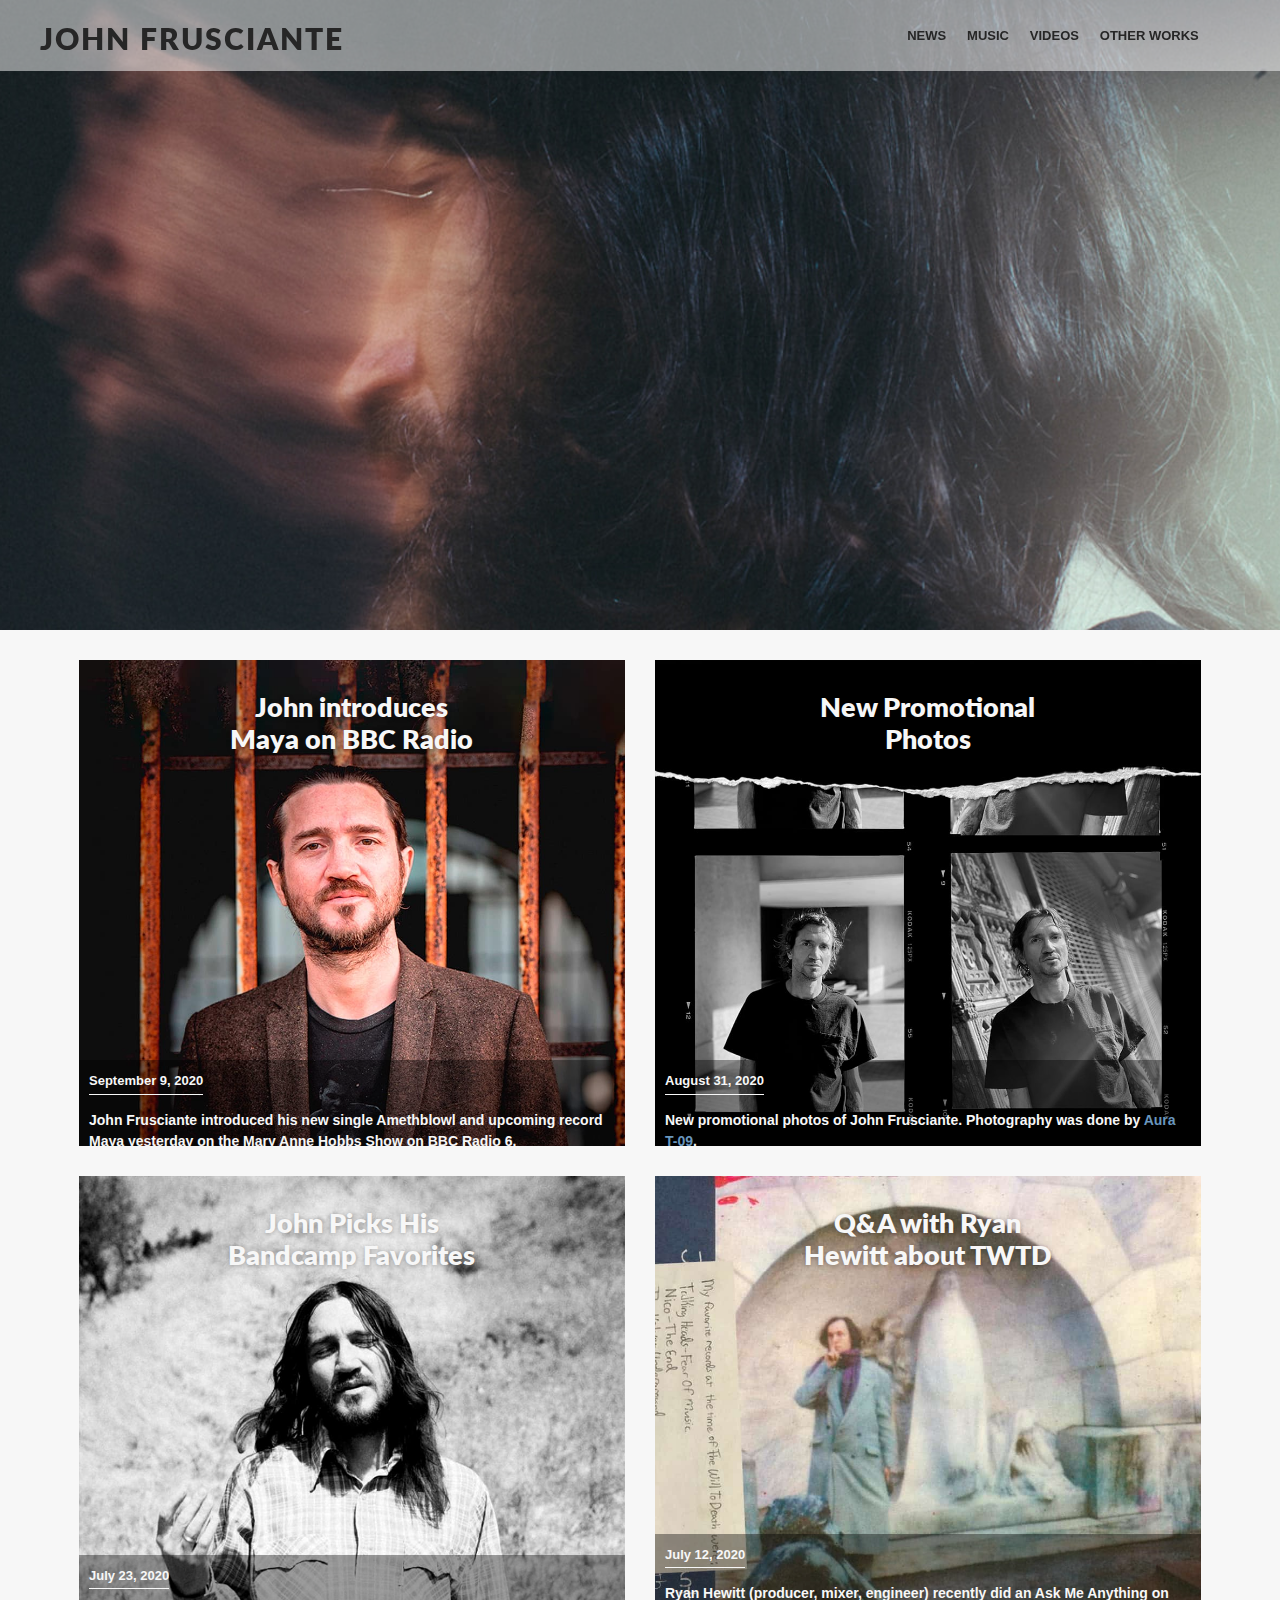
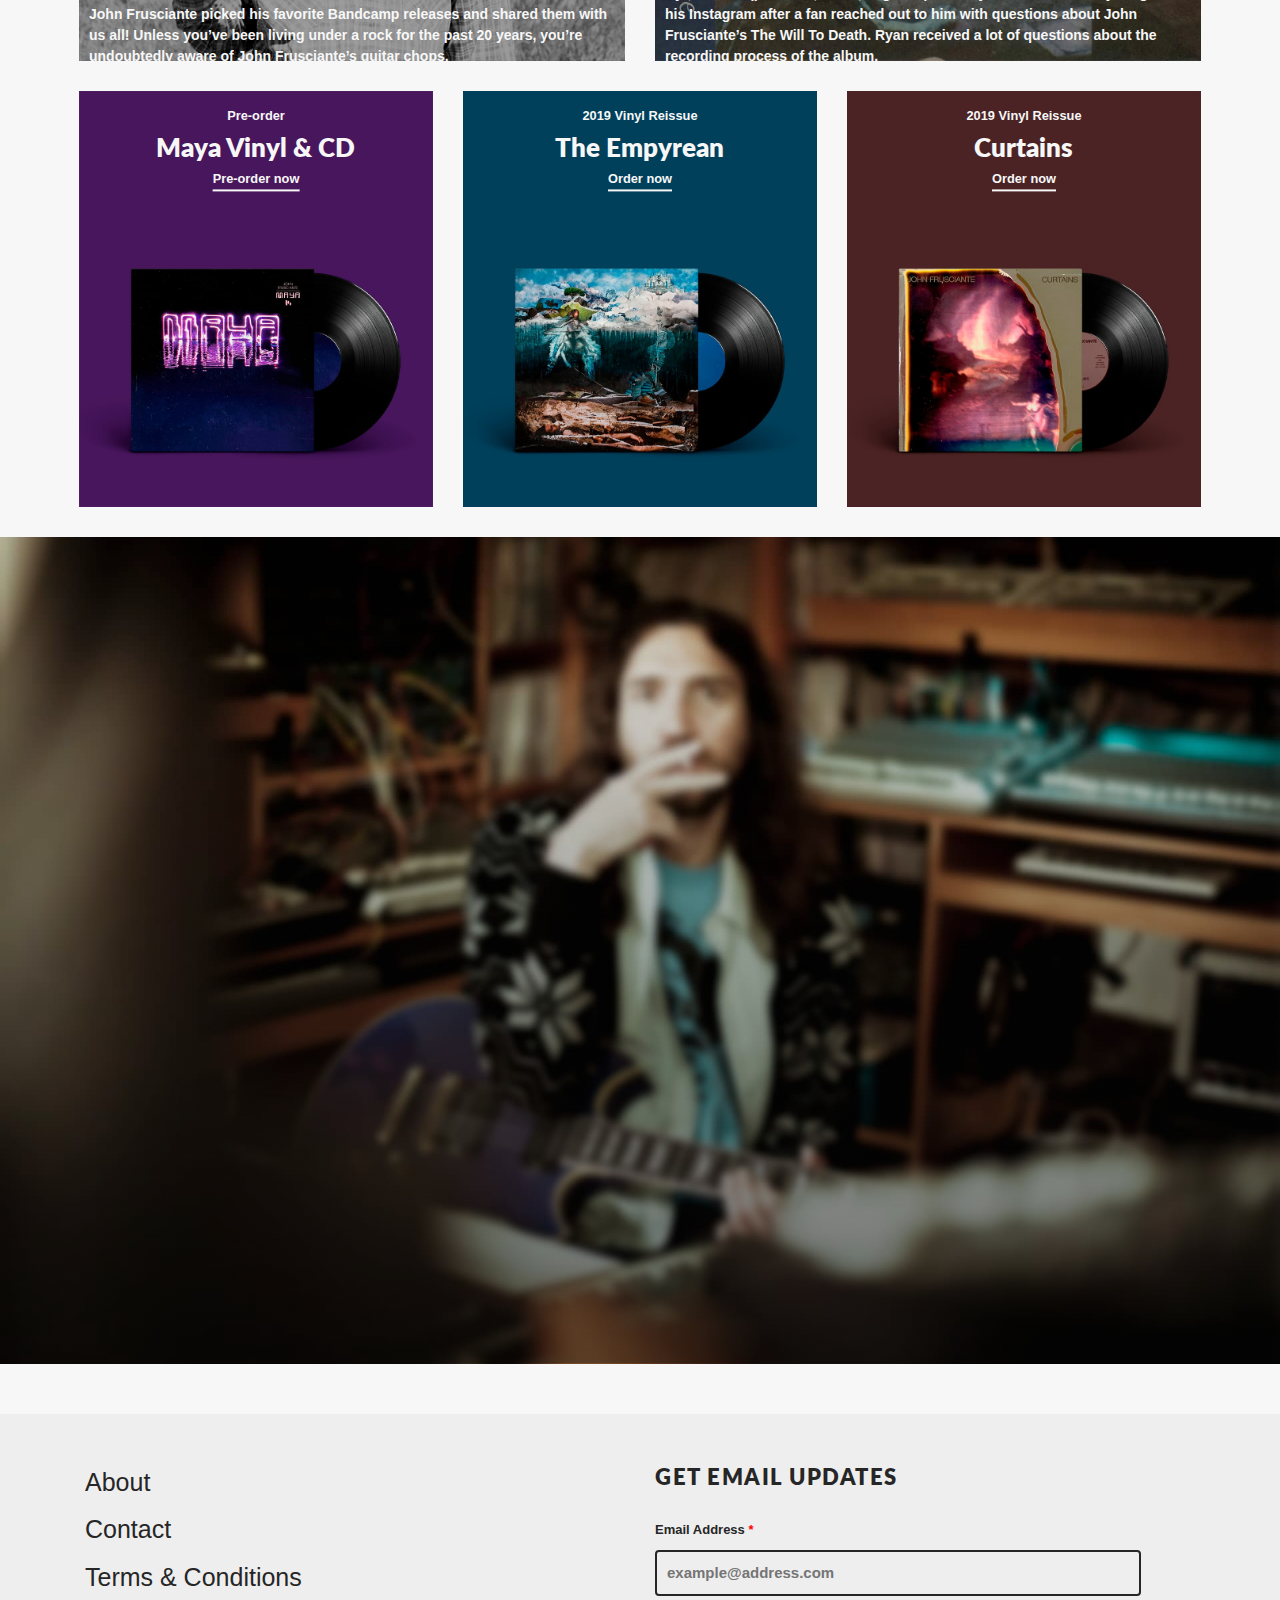
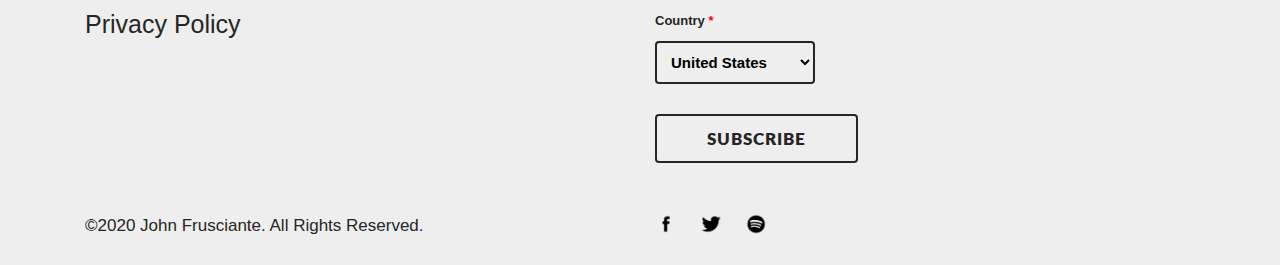
==== index.html @ 1f8cf25d "Added all five html files, images folder and css/sass files" ====
<!DOCTYPE html>
<html lang="en">
  <head>
    <meta charset="UTF-8" />
    <title>John Frusciante | Home</title>
    <meta
      name="description"
      content="Official website for musician, singer, songwriter, & producer John Fruscinate. Pre-order the new album Maya, and listen to new song 'Amethblowl'. Stream now on Apple Music, Spotify, SoundCloud, and more."
    />
    <meta
      name="keywords"
      content="John Frusciante, Trickfinger, Red Hot Chili Peppers, Music"
    />
    <meta name="author" content="Santiago Herrera" />
    <meta name="viewport" content="width=device-width, initial-scale=1.0" />

    <!-- LATO FONT FAMILY -->
    <link
      href="https://fonts.googleapis.com/css2?family=Lato:ital,wght@0,100;0,300;0,400;0,700;0,900;1,300;1,400;1,700&display=swap"
      rel="stylesheet"
    />
    <!-- BOOTSTRAP CDN SOURCE -->
    <link
      rel="stylesheet"
      href="https://stackpath.bootstrapcdn.com/bootstrap/4.5.2/css/bootstrap.min.css"
      integrity="sha384-JcKb8q3iqJ61gNV9KGb8thSsNjpSL0n8PARn9HuZOnIxN0hoP+VmmDGMN5t9UJ0Z"
      crossorigin="anonymous"
    />
    <!-- AOS SCROLL LIBRARY -->
    <link href="https://unpkg.com/aos@2.3.1/dist/aos.css" rel="stylesheet" />

    <link rel="stylesheet" href="css/main.css" />
  </head>

  <body>
    <header>
      <nav class="navbar">
        <div class="navbar__logo">
          <h1 class="navbar__logo">
            <a href="index.html" class="navbar__logoLink">John Frusciante</a>
          </h1>
        </div>
        <a href="#nav-links" class="navbar__openMenu">
          <img class="navbar__img" src="img/menu_open.png" />
        </a>
        <ul id="nav-links" class="navbar__menu">
          <li class="navbar__menuItem">
            <a href="news.html" class="navbar__menuLink">News</a>
          </li>
          <li class="navbar__menuItem">
            <a href="music.html" class="navbar__menuLink">Music</a>
          </li>
          <li class="navbar__menuItem">
            <a href="videos.html" class="navbar__menuLink">Videos</a>
          </li>
          <li class="navbar__menuItem">
            <a href="other-works.html" class="navbar__menuLink">Other Works</a>
          </li>
          <li class="navbar__menuItem">
            <a href="#" class="navbar__closeMenu">
              <img class="navbar__img" src="img/menu_close.png" />
            </a>
          </li>
        </ul>
      </nav>
    </header>

    <div class="headline"></div>

    <section class="news-section">
      <div class="news-section__container container">
        <div class="news-section__row row">
          <div class="news-section__col col-lg-6">
            <div class="news-section__news-article">
              <img src="img/news-1.jpg" alt="" class="news-section__news-img" />
              <div class="news-section__news-title">
                <h3 class="news-section__news-title-text">
                  John introduces Maya on BBC Radio
                </h3>
              </div>
              <div class="news-section__news-text">
                <p class="news-section__news-date">September 9, 2020</p>
                <p class="news-section__news-paragraph">
                  John Frusciante introduced his new single Amethblowl and
                  upcoming record Maya yesterday on the Mary Anne Hobbs Show on
                  BBC Radio 6.
                </p>
                <button
                  type="button"
                  class="news-section__news-button"
                  data-toggle="modal"
                  data-target="#modal-news1"
                >
                  Read More
                </button>
              </div>
            </div>
          </div>

          <!-- MODAL NEWS #1 -->

          <div
            class="modal fade"
            id="modal-news1"
            tabindex="-1"
            role="dialog"
            aria-hidden="true"
          >
            <div class="modal-dialog" role="document">
              <div class="modal-content">
                <div class="modal-header">
                  <h4 class="modal-title" id="exampleModalLongTitle">
                    John introduces Maya on BBC Radio
                  </h4>

                  <button
                    type="button"
                    class="close"
                    data-dismiss="modal"
                    aria-label="Close"
                  >
                    <span aria-hidden="true">&times;</span>
                  </button>
                </div>
                <div class="modal-body">
                  <img src="img/modal-news1.jpg" alt="" />
                  <p>
                    John Frusciante introduced his new single Amethblowl and
                    upcoming record Maya yesterday on the Mary Anne Hobbs Show
                    on BBC Radio 6.
                  </p>
                  <p>
                    <a href="https://youtu.be/wAgy75zpMNE"> Listen now!</a>
                  </p>
                </div>
                <div class="modal-footer">
                  <button type="button" class="btn-close" data-dismiss="modal">
                    Close
                  </button>
                </div>
              </div>
            </div>
          </div>

          <!-- NEWS ARTICLE #2 -->

          <div class="news-section__col col-lg-6">
            <div class="news-section__news-article">
              <img src="img/news-2.jpg" alt="" class="news-section__news-img" />
              <div class="news-section__news-title">
                <h3 class="news-section__news-title-text">
                  New Promotional Photos
                </h3>
              </div>
              <div class="news-section__news-text">
                <p class="news-section__news-date">August 31, 2020</p>
                <p class="news-section__news-paragraph">
                  New promotional photos of John Frusciante. Photography was
                  done by
                  <a href="" class="news-section__newsLink">Aura T-09</a>.
                </p>
                <button
                  type="button"
                  class="news-section__news-button"
                  data-toggle="modal"
                  data-target="#modal-news2"
                >
                  Read More
                </button>
              </div>
            </div>
          </div>
        </div>

        <!-- MODAL NEWS #2 -->

        <div
          class="modal fade"
          id="modal-news2"
          tabindex="-1"
          role="dialog"
          aria-hidden="true"
        >
          <div class="modal-dialog" role="document">
            <div class="modal-content">
              <div class="modal-header">
                <h4 class="modal-title" id="exampleModalLongTitle">
                  New Promotional Photos of John Frusciante
                </h4>

                <button
                  type="button"
                  class="close"
                  data-dismiss="modal"
                  aria-label="Close"
                >
                  <span aria-hidden="true">&times;</span>
                </button>
              </div>
              <div class="modal-body">
                <img
                  src="img/modal-news2.jpg"
                  alt="Promotional Photos of John Frusciante"
                />

                <p>
                  New promotional photos of John Frusciante. Photography was
                  done by
                  <a href="http://instagram.com/aurat09">Aura T-09</a>.
                </p>
                <div class="gallery">
                  <a href="img/press1.jpg"><img src="img/press1.jpg" /></a>
                  <a href="img/press1.jpg"><img src="img/press2.jpg" /></a>
                </div>
              </div>
              <div class="modal-footer">
                <button type="button" class="btn-close" data-dismiss="modal">
                  Close
                </button>
              </div>
            </div>
          </div>
        </div>

        <div class="news-section__row row">
          <div class="news-section__col col-lg-6">
            <div class="news-section__news-article">
              <img src="img/news-3.jpg" alt="" class="news-section__news-img" />
              <div class="news-section__news-title">
                <h3 class="news-section__news-title-text">
                  John Picks His Bandcamp Favorites
                </h3>
              </div>
              <div class="news-section__news-text">
                <p class="news-section__news-date">July 23, 2020</p>
                <p class="news-section__news-paragraph">
                  John Frusciante picked his favorite Bandcamp releases and
                  shared them with us all! Unless you’ve been living under a
                  rock for the past 20 years, you’re undoubtedly aware of John
                  Frusciante’s guitar chops.
                </p>
                <button
                  type="button"
                  class="news-section__news-button"
                  data-toggle="modal"
                  data-target="#modal-news3"
                >
                  Read More
                </button>
              </div>
            </div>
          </div>

          <!-- MODAL NEWS #3 -->

          <div
            class="modal fade"
            id="modal-news3"
            tabindex="-1"
            role="dialog"
            aria-hidden="true"
          >
            <div class="modal-dialog" role="document">
              <div class="modal-content">
                <div class="modal-header">
                  <h4 class="modal-title" id="exampleModalLongTitle">
                    John Frusciante Picks His Bandcamp Favorites
                  </h4>

                  <button
                    type="button"
                    class="close"
                    data-dismiss="modal"
                    aria-label="Close"
                  >
                    <span aria-hidden="true">&times;</span>
                  </button>
                </div>
                <div class="modal-body">
                  <img
                    src="img/modal-news3.jpg"
                    alt="Bandcamp Big Ups Banner Image"
                  />

                  <p>
                    John Frusciante picked his favorite Bandcamp releases and
                    shared them with us all!
                  </p>
                  <p>
                    Unless you’ve been living under a rock for the past 20
                    years, you’re undoubtedly aware of John Frusciante’s guitar
                    chops. His soaring riffs and triumphant solos were pivotal
                    in elevating the Red Hot Chili Peppers to international
                    stardom and creative triumph, acting as the cerebral
                    complement to Flea’s funky bass and Anthony Kiedis’
                    nonsensical raps. There’s another, woefully-unexplored side
                    to Frusciante aside from his work with the Peppers and as a
                    solo artist, though—for the past 13 years, he’s been
                    moonlighting as the electronic auteur Trickfinger,
                    assembling rave music, ambient, acid, UK garage and more
                    into warped, homespun soundscapes. His third album under
                    that alias, She Smiles Because She Presses The Button,
                    arrived last month on the Acid Test sub-label Avenue 66. It
                    marks the culmination of his journey thus far, his
                    meticulous attention to detail and melody reinterpreted from
                    a digitized standpoint.
                  </p>
                  <p>
                    Frusciante’s introduction to electronic music predates his
                    career arc as a rocker; he first experienced it at age 6,
                    when he heard Donna Summer’s “I Feel Love” on the radio. “I
                    was very into New Wave starting when I was 9, and Eno and
                    stuff, but Rave music really started to take off in ’92 when
                    I was beginning a five-year drug run,” Frusciante says. “I
                    had cut myself off from the world and wasn’t paying
                    attention. When I got clean in 1997, I suddenly felt very
                    drawn to anything with synths, drum machines, and breaks,
                    and I started buying as many different kinds of recent
                    electronic music as I could. Some standout discoveries over
                    that next few years were Aphex Twin (Classics), 808 State
                    (Newbuild), Komakino (Energy Trancemission), The Railway
                    Raver (Drop Acid Not Bombs), Autechre (Tri Repetae), The
                    Prodigy (Experience), Squarepusher (Feed Me Weird Things),
                    and C.J. Bolland (The 4th Sign).” Though he’s technically
                    been making electronic music since 1998, it took nearly
                    another ten years for his endeavors to bear fruit. “It
                    wasn’t until 2007, when the first Trickfinger stuff was
                    made, that I found the right gear for me, and was dead set
                    on the path of being my own engineer.”
                  </p>
                  <p>
                    <a
                      href="https://daily.bandcamp.com/big-ups/big-ups-john-frusciante-picks-his-bandcamp-favorites"
                    >
                      Continue to read and find out which are his favorite
                      Bandcamp releases!</a
                    >
                  </p>
                </div>
                <div class="modal-footer">
                  <button type="button" class="btn-close" data-dismiss="modal">
                    Close
                  </button>
                </div>
              </div>
            </div>
          </div>

          <!-- NEWS ARTICLE #4 -->

          <div class="news-section__col col-lg-6">
            <div class="news-section__news-article">
              <img src="img/news-4.jpg" alt="" class="news-section__news-img" />
              <div class="news-section__news-title">
                <h3 class="news-section__news-title-text">
                  Q&A with Ryan Hewitt about TWTD
                </h3>
              </div>
              <div class="news-section__news-text">
                <p class="news-section__news-date">July 12, 2020</p>
                <p class="news-section__news-paragraph">
                  Ryan Hewitt (producer, mixer, engineer) recently did an Ask Me
                  Anything on his Instagram after a fan reached out to him with
                  questions about John Frusciante’s The Will To Death. Ryan
                  received a lot of questions about the recording process of the
                  album.
                </p>
                <button
                  type="button"
                  class="news-section__news-button"
                  data-toggle="modal"
                  data-target="#modal-news4"
                >
                  Read More
                </button>
              </div>
            </div>
          </div>

          <!-- MODAL NEWS #4 -->

          <div
            class="modal fade"
            id="modal-news4"
            tabindex="-1"
            role="dialog"
            aria-hidden="true"
          >
            <div class="modal-dialog" role="document">
              <div class="modal-content">
                <div class="modal-header">
                  <h4 class="modal-title" id="exampleModalLongTitle">
                    Q&A with Ryan Hewitt about TWTD
                  </h4>

                  <button
                    type="button"
                    class="close"
                    data-dismiss="modal"
                    aria-label="Close"
                  >
                    <span aria-hidden="true">&times;</span>
                  </button>
                </div>
                <div class="modal-body">
                  <img
                    src="img/modal-news4.jpg"
                    alt="The Will To Death album artwork"
                  />

                  <p>
                    Ryan Hewitt (producer, mixer, engineer) recently did an Ask
                    Me Anything on
                    <a href="https://www.instagram.com/p/CCWXcp0B11R/"
                      >his Instagram</a
                    >
                    after a fan reached out to him with questions about John
                    Frusciante’s The Will To Death. Ryan received a lot of
                    questions about the recording process of the album. Below is
                    an excerpt, find a full transcript
                    <a
                      href="https://www.lovefrusciante.com/press/qa-ryan-hewitt-answers-fan-questions-about-the-will-to-death/"
                      >here!</a
                    >
                  </p>
                  <p>
                    Q: What did you use for the effects in A Doubt? Particularly
                    the higher tone noise in the intro and the whooshing noises
                    at around 2:00. Similarly for the whooshing noises in The
                    Mirror. Synth? Or cymbals with heavy effects? A: Mostly John
                    using his modular synth. It was a huge presence on his
                    records at the time. Unlimited possibilities using that as a
                    processor. He got super creative… Q: What was the odd piano
                    thingy breakdown in Wishing? A: A bunch of music boxes. No I
                    have to correct myself! I think it actually may have been a
                    bunch of piano loops John and Josh made with guitar pedals.
                    Q: What are the main musical and non-musical life lessons
                    you learned from working with John? A: I could write a
                    book!! That man is on another planet from us mere mortals…
                    truly. I just tried to keep up most of the time.
                  </p>
                  <p>
                    <a
                      href="https://www.lovefrusciante.com/press/qa-ryan-hewitt-answers-fan-questions-about-the-will-to-death/"
                      >Continue reading here.</a
                    >
                  </p>
                </div>
                <div class="modal-footer">
                  <button type="button" class="btn-close" data-dismiss="modal">
                    Close
                  </button>
                </div>
              </div>
            </div>
          </div>
        </div>
      </div>
    </section>

    <section class="store-section">
      <div class="store-section__container container">
        <div class="store-section__row row">
          <div class="store-section__store-item col-lg-4">
            <p class="store-section__item-subtitle">Pre-order</p>
            <h3 class="store-section__item-title">Maya Vinyl & CD</h3>
            <a
              href="https://johnfrusciante.bandcamp.com/album/maya"
              class="store-section__item-link"
              >Pre-order now</a
            >
            <img src="img/store-maya.jpg" class="store-section__item-img" />
          </div>

          <div class="store-section__store-item col-lg-4">
            <p class="store-section__item-subtitle">2019 Vinyl Reissue</p>
            <h3 class="store-section__item-title">The Empyrean</h3>
            <a
              href="https://store.recordcollectionmusic.com/products/john-frusciante-the-empyrean-10-year-anniversary-vinyl"
              class="store-section__item-link"
              >Order now</a
            >
            <img src="img/store-empyrean.jpg" class="store-section__item-img" />
          </div>

          <div class="store-section__store-item col-lg-4">
            <p class="store-section__item-subtitle">2019 Vinyl Reissue</p>
            <h3 class="store-section__item-title">Curtains</h3>
            <a
              href="https://store.recordcollectionmusic.com/products/john-frusciante-curtains"
              class="store-section__item-link"
              >Order now</a
            >
            <img src="img/store-curtains.jpg" class="store-section__item-img" />
          </div>
        </div>
      </div>
    </section>

    <section class="promotional-section">
      <div
        class="promotional-section__container container"
        data-aos="fade"
        data-aos-duration="1000"
      >
        <div class="promotional-section__row row">
          <div class="promotional-section__left-col col-12 col-xl-4">
            <img
              src="img/enclosure.jpg"
              alt="Enclosure album artwork"
              class="promotional-section__img"
            />
          </div>
          <div class="promotional-section__right-col col-12 col-xl-8">
            <h3 class="promotional-section__title">Enclosure (2014)</h3>

            <p class="promotional-section__text">
              “Enclosure, upon its completion, was the record which represented
              the achievement of all the musical goals I had been aiming at for
              the previous 5 years. It was recorded simultaneously with Black
              Knights’ Medieval Chamber, and as different as the two albums
              appear to be, they represent one investigative creative thought
              process. What I learned from one fed directly into the other.
              Enclosure is presently my last word on the musical statement which
              began with PBX".
            </p>
            <p class="promotional-section__text font-weight-bold text-right">
              - John Frusciante
            </p>
          </div>
        </div>
      </div>
    </section>

    <footer class="footer">
      <div class="footer__container container">
        <div class="footer__top row">
          <div class="footer__links-list col-12 col-md-6">
            <ul class="footer__links-menu">
              <li class="footer__link-item">About</li>
              <li class="footer__link-item">Contact</li>
              <li class="footer__link-item">Terms & Conditions</li>
              <li class="footer__link-item">Privacy Policy</li>
            </ul>
          </div>

          <div class="footer__newsletter col-12 col-md-6">
            <h3 class="footer__newsletter-title">Get Email Updates</h3>

            <form action="index.html" class="footer__form">
              <label for="email" class="footer__form-email">
                Email Address
                <span aria-hidden="true" class="footer__required">*</span>
              </label>
              <input
                class="footer__newsletter-email"
                type="text"
                name="email"
                placeholder="example@address.com"
                required
              />

              <label for="country" class="footer__form-country">
                Country
                <span aria-hidden="true" class="footer__required">*</span>
              </label>
              <select
                name="country"
                class="footer__newsletter-country"
                required
              >
                <option value="US" class="footer__form-option">
                  United States
                </option>
                <option value="CA" class="footer__form-option">Canada</option>
                <option value="GB" class="footer__form-option">
                  United Kingdom
                </option>
                <option value="AR" class="footer__form-option">
                  Argentina
                </option>
              </select>

              <div class="footer__newsletter-actions">
                <input
                  class="footer__btn btn-black"
                  type="submit"
                  value="Subscribe"
                />
              </div>
            </form>
          </div>
        </div>

        <div class="footer__bottom row">
          <div class="footer__copyright col-12 col-md-6">
            <p class="footer__paragraph">
              ©2020 John Frusciante. All Rights Reserved.
            </p>
          </div>

          <div class="footer__social-links col-12 col-md-6">
            <ul class="footer__social-menu">
              <li class="footer__social-menu-item">
                <a
                  href="https://www.facebook.com/Johnfrusciante/"
                  class="footer__social-menu-item"
                  ><img src="img/social_facebook.png" class="footer__img"
                /></a>
              </li>
              <li class="footer__social-menu-item">
                <a
                  href="https://twitter.com/johnfrusciante"
                  class="footer__link"
                  ><img src="img/social_twitter.png" class="footer__img"
                /></a>
              </li>

              <li class="footer__social-menu-item">
                <a
                  href="https://open.spotify.com/artist/7rN3Agir6FaZNfhf5V7mfN"
                  class="footer__link"
                  ><img src="img/social_spotify.png" class="footer__img" />
                </a>
              </li>
            </ul>
          </div>
        </div>
      </div>
    </footer>

    <script
      src="https://code.jquery.com/jquery-3.5.1.slim.min.js"
      integrity="sha384-DfXdz2htPH0lsSSs5nCTpuj/zy4C+OGpamoFVy38MVBnE+IbbVYUew+OrCXaRkfj"
      crossorigin="anonymous"
    ></script>
    <script
      src="https://cdn.jsdelivr.net/npm/popper.js@1.16.1/dist/umd/popper.min.js"
      integrity="sha384-9/reFTGAW83EW2RDu2S0VKaIzap3H66lZH81PoYlFhbGU+6BZp6G7niu735Sk7lN"
      crossorigin="anonymous"
    ></script>
    <script
      src="https://stackpath.bootstrapcdn.com/bootstrap/4.5.2/js/bootstrap.min.js"
      integrity="sha384-B4gt1jrGC7Jh4AgTPSdUtOBvfO8shuf57BaghqFfPlYxofvL8/KUEfYiJOMMV+rV"
      crossorigin="anonymous"
    ></script>
    <script src="https://unpkg.com/aos@2.3.1/dist/aos.js"></script>
    <script>
      AOS.init();
    </script>
  </body>
</html>
---- css/main.css ----
/* COLORS */
/* FONT SIZE */
/* FONT WEIGHT */
/* MARGINS & PADDINGS */
/* BUTTONS */
button {
  border: none;
}

.btn-round {
  background-color: #cdcdcd;
  border-radius: 3rem;
  letter-spacing: 0.5px;
  margin: 4rem;
  padding: 1rem 4rem;
  text-transform: uppercase;
  text-align: center;
  transition: 0.5s;
}
.btn-round a {
  color: #464646;
  transition: 0.5s;
}
.btn-round a:hover {
  color: #464646;
}

.btn-round:hover {
  background-color: #f0f0f0;
}

.btn-white {
  color: #f7f7f7;
  border: #f7f7f7 1px solid;
}

.btn-white,
.btn-black {
  background: none;
  border-radius: 4px;
  font-family: "Lato", sans-serif;
  font-size: 1.7rem;
  font-weight: 800;
  letter-spacing: 1px;
  text-transform: uppercase;
  padding: 1rem 5rem;
  margin-top: 10px;
}

.btn-black {
  color: #262626;
  border: #262626 2px solid;
  transition: 0.5s;
}
.btn-black:hover {
  color: #f7f7f7;
  background-color: #262626;
}

.btn-order-now {
  margin: 20px;
}
.btn-order-now a {
  color: #f0f0f0;
  transition: 0.5s;
}
.btn-order-now a:hover {
  color: #262626;
  background-color: #f7f7f7;
}

.btn-close {
  background-color: #cdcdcd;
  border-radius: 3rem;
  font-size: 1.3rem;
  letter-spacing: 0.5px;
  padding: 0.8rem 2rem;
  text-transform: uppercase;
  text-align: center;
  transition: 0.5s;
}

/* FLEXBOX */
/* SHADOWS */
/* MEDIA QUERIES */
html {
  -webkit-text-size-adjust: none;
          text-size-adjust: none;
  -webkit-text-size-adjust: auto;
          text-size-adjust: auto;
  /* <percentage> value */
  -webkit-text-size-adjust: 80%;
          text-size-adjust: 80%;
  /* Global values */
  -webkit-text-size-adjust: inherit;
          text-size-adjust: inherit;
  -webkit-text-size-adjust: initial;
          text-size-adjust: initial;
  -webkit-text-size-adjust: unset;
          text-size-adjust: unset;
}

section {
  margin: auto;
}

/* NEWS SECTION */
.news-section__container {
  max-width: 90%;
  padding: 0;
}
@media only screen and (max-width: 992px) {
  .news-section__container {
    max-width: 100%;
  }
}
.news-section__row {
  margin: 0;
}
.news-section__col img {
  width: 100%;
}
@media only screen and (max-width: 480px) {
  .news-section__col {
    padding: 0px;
  }
}
.news-section__news-img {
  height: auto;
}
.news-section__breadcrumbs {
  font-size: 1.7rem;
  font-weight: 600;
  margin-left: 9rem;
  margin-bottom: 3rem;
}
@media only screen and (max-width: 992px) {
  .news-section__breadcrumbs {
    margin-left: 1.5rem;
  }
}
.news-section__breadcrumbs-item {
  display: inline-block;
  padding-right: 1rem;
}
.news-section__breadcrumbs-item:not(:first-child)::before {
  content: "";
  display: inline-block;
  background: url("../img/breadcrums.png") no-repeat;
  background-size: contain;
  width: 1rem;
  height: 1rem;
  margin-right: 1rem;
}
.news-section__news-article {
  color: #f7f7f7;
  margin-bottom: 3rem;
  overflow: hidden;
  position: relative;
}
.news-section__news-title-text {
  -webkit-text-shadow: 0px 1px 5px rgba(0, 0, 0, 0.3);
  -moz-text-shadow: 0px 1px 5px rgba(0, 0, 0, 0.3);
  text-shadow: 0px 1px 5px rgba(0, 0, 0, 0.3);
  font-size: 2.1vw;
  position: absolute;
  top: 13%;
  left: 50%;
  text-align: center;
  transform: translate(-50%, -50%);
  width: 48%;
}
@media only screen and (max-width: 992px) {
  .news-section__news-title-text {
    font-size: 5vw;
    width: 50%;
  }
}
.news-section__small-title {
  -webkit-text-shadow: 0px 1px 5px rgba(0, 0, 0, 0.3);
  -moz-text-shadow: 0px 1px 5px rgba(0, 0, 0, 0.3);
  text-shadow: 0px 1px 5px rgba(0, 0, 0, 0.3);
  top: 15%;
  width: 85%;
}
.news-section__horizontal {
  width: 55%;
}
@media only screen and (max-width: 992px) {
  .news-section__horizontal {
    top: 20%;
    width: 85%;
  }
}
.news-section__news-date {
  border-bottom: 1px solid #f7f7f7;
  display: inline-block;
  font-size: 1.3rem;
  padding-bottom: 3px;
}
.news-section__news-text {
  background-color: rgba(0, 0, 0, 0.377);
  font-size: 1.4rem;
  padding: 1rem;
  position: absolute;
  bottom: -12%;
  left: 0;
  transition: 0.5s;
  width: 100%;
  z-index: 1;
}
@media only screen and (max-width: 992px) {
  .news-section__news-text {
    bottom: 0%;
  }
}
@media only screen and (max-width: 480px) {
  .news-section__news-paragraph {
    overflow: hidden;
    display: none;
    -webkit-line-clamp: 1;
    -webkit-box-orient: vertical;
  }
}
.news-section__news-button {
  background: none;
  color: #f7f7f7;
  font-weight: 700;
  padding: 3px;
  text-transform: uppercase;
}
.news-section__news-button:hover {
  color: #f7f7f7;
}
.news-section__news-article:hover .news-section__news-text {
  bottom: 0px;
}

/* STORE SECTION */
.store-section {
  color: #f7f7f7;
  position: relative;
  text-align: center;
}
.store-section__container {
  max-width: 90%;
}
@media only screen and (max-width: 992px) {
  .store-section__container {
    max-width: 100%;
  }
}
.store-section__item-img {
  margin-bottom: 3rem;
  width: 100%;
}
@media only screen and (max-width: 480px) {
  .store-section__store-item {
    padding: 0px;
  }
}
.store-section__item-title {
  font-size: 2vw;
  font-weight: 800;
  position: absolute;
  top: 12.5%;
  left: 50%;
  transform: translate(-50%, -50%);
  width: 70%;
}
@media only screen and (max-width: 992px) {
  .store-section__item-title {
    font-size: 4.5vw;
  }
}
@media only screen and (max-width: 480px) {
  .store-section__item-title {
    font-size: 8vw;
    top: 15%;
  }
}
.store-section__item-subtitle {
  font-size: 1vw;
  position: absolute;
  top: 5.5%;
  left: 50%;
  transform: translate(-50%, -50%);
}
@media only screen and (max-width: 992px) {
  .store-section__item-subtitle {
    top: 6.5%;
    font-size: 2.4vw;
  }
}
@media only screen and (max-width: 992px) and (max-width: 480px) {
  .store-section__item-subtitle {
    font-size: 4vw;
  }
}
.store-section__item-link {
  border-bottom: 2px solid #f7f7f7;
  color: #f7f7f7;
  font-size: 1vw;
  position: absolute;
  top: 20%;
  left: 50%;
  transform: translate(-50%, -50%);
}
.store-section__item-link:hover {
  color: #f7f7f7;
}
@media only screen and (max-width: 992px) {
  .store-section__item-link {
    font-size: 2.4vw;
    top: 19%;
  }
}
@media only screen and (max-width: 480px) {
  .store-section__item-link {
    font-size: 4vw;
    top: 25%;
  }
}

/* MUSIC */
.music-section {
  margin: auto;
  width: 80%;
}
.music-section__breadcrumbs {
  font-size: 1.7rem;
  font-weight: 600;
  margin-left: 7px;
}
.music-section__breadcrumbs-item {
  display: inline-block;
  padding-right: 1rem;
}
.music-section__breadcrumbs-item:not(:first-child)::before {
  content: "";
  display: inline-block;
  background: url("../img/breadcrums.png") no-repeat;
  background-size: contain;
  width: 1rem;
  height: 1rem;
  margin-right: 1rem;
}
.music-section__breadcrumbs-link:hover {
  color: initial;
}
.music-section__title {
  font-size: 3rem;
  margin: 20px 7px;
}
.music-section__album-title {
  font-size: 1.2rem;
  text-transform: uppercase;
  white-space: nowrap;
  text-overflow: ellipsis;
  max-width: 200px;
  display: block;
  overflow: hidden;
  margin: auto;
}
.music-section__album-year {
  font-size: 1.3rem;
  font-weight: 300;
  margin: 5px 0 15px 0;
}
.music-section__artwork {
  margin: 5px 7px;
  text-align: center;
  transition: 0.3s;
}
.music-section__artwork:hover {
  transform: translateY(-5px);
}
.music-section__artwork-img {
  margin-bottom: 5px;
  width: 100%;
}

/* PROMOTIONAL */
.promotional-section {
  background-image: linear-gradient(to bottom, rgba(2, 2, 2, 0.055), rgba(5, 5, 5, 0.562)), url("../img/enclosure-banner.jpg");
  background-position: center;
  background-size: cover;
  color: #f7f7f7;
  padding: 15% 1rem;
}
.promotional-section__title {
  font-size: 3.5rem;
  margin-bottom: 3rem;
}
.promotional-section__text {
  font-size: 2.3rem;
  font-weight: 300;
  margin-bottom: 3rem;
  max-width: 95%;
}
.promotional-section__img {
  width: 100%;
  margin-bottom: 3rem;
  transition: 0.5s;
}
.promotional-section__img:hover {
  transform: translateY(-8px);
}
.promotional-section__link {
  border-bottom: 1px solid #f7f7f7;
  color: #f7f7f7;
  font-size: 2.3rem;
  font-weight: 300;
  transition: 0.5s;
}
.promotional-section__link:hover {
  color: #e93a3a;
  border-color: #e93a3a;
}

/* VIDEOS */
.music-section__videos-container {
  padding: 25px 0;
  margin: auto;
}
.music-section__video-title {
  font-size: 1.2rem;
  text-transform: uppercase;
  white-space: nowrap;
  text-overflow: ellipsis;
  max-width: 90%;
  display: block;
  overflow: hidden;
}
.music-section__video-date {
  font-size: 1.5rem;
  margin-bottom: 5px;
}
@media only screen and (max-width: 992px) {
  .music-section__video-info {
    display: none;
  }
}

/* GENERAL STYLES (BODY, PARAGRAPHS, HEADINGS, ETC) */
* {
  box-sizing: border-box;
  margin: 0;
  padding: 0;
}

html {
  font-family: "Lato", sans-serif;
  font-size: 62.5%;
}

body {
  background-color: #f7f7f7;
  color: #262626;
  font-weight: 700;
}

select option {
  color: #262626;
}

h1,
h2,
h3 {
  font-family: "Lato", sans-serif;
  font-weight: 800;
}

h1 a:hover {
  color: #262626;
  text-decoration: none;
}

h2 {
  margin-bottom: 5px;
}

li {
  list-style: none;
}

p {
  margin-bottom: 15px;
}
p a {
  color: #6996bd;
}

a {
  color: #262626;
  text-decoration: none;
}
a:hover {
  color: none;
  text-decoration: none;
}

hr {
  margin-bottom: 20px;
}

/* SITEWIDE */
header {
  background: rgba(255, 255, 255, 0.5);
  padding: 15px 40px 5px 30px;
  position: fixed;
  top: 0;
  text-transform: uppercase;
  transition: 0.4s;
  width: 100%;
  z-index: 2;
}
@media only screen and (max-width: 992px) {
  header {
    padding: 8px;
  }
  header:hover {
    background: rgba(255, 255, 255, 0.9);
  }
}

.navbar__logo {
  font-size: 3rem;
  letter-spacing: 2px;
  text-transform: uppercase;
}
@media only screen and (max-width: 992px) {
  .navbar__logo {
    font-size: 2.2rem;
    letter-spacing: 0;
  }
}
.navbar__menu {
  display: flex;
  justify-content: space-around;
  width: 28%;
}
@media only screen and (max-width: 992px) {
  .navbar__menu {
    text-transform: initial;
  }
}
@media only screen and (max-width: 992px) {
  .navbar__menuItem {
    padding-left: 2rem;
    margin-bottom: 3rem;
  }
}
@media only screen and (max-width: 480px) {
  .navbar__menuItem {
    padding-left: 25px;
  }
}
.navbar__menuLink {
  font-size: 1.3rem;
  transition: color 0.2s;
}
.navbar__menuLink:hover {
  color: #cdcdcd;
}
@media only screen and (max-width: 992px) {
  .navbar__menuLink {
    font-size: 1.5rem;
  }
}
@media only screen and (max-width: 992px) {
  .navbar__openMenu {
    display: block;
    position: absolute;
    right: 15px;
    top: 10px;
  }
  .navbar__closeMenu {
    display: block;
    position: absolute;
    right: 20px;
    top: 20px;
  }
}
.navbar__img {
  display: none;
}
@media only screen and (max-width: 992px) {
  .navbar__img {
    display: block;
    width: 20px;
  }
}

.headline {
  width: 100%;
  height: 70vh;
  margin-bottom: 3rem;
  background-image: url("../img/headline.jpg");
  background-size: cover;
  background-position: center;
}
@media only screen and (max-width: 768px) {
  .headline {
    background-image: url("../img/headline-phone.jpg");
    background-position: top center;
    height: 100vh;
  }
}

@media only screen and (max-width: 992px) {
  #nav-links {
    display: flex;
    background-color: #f0f0f0f1;
    height: 100vh;
    padding-top: 20%;
    position: fixed;
    right: -100%;
    top: 0;
    transition: right 0.8s;
    width: 38%;
    z-index: 3;
  }
  #nav-links:target {
    display: block;
    right: 0;
  }
}
@media only screen and (max-width: 480px) {
  #nav-links {
    padding-top: 25%;
    width: 55%;
  }
}

/* FOOTER */
.footer {
  display: flex;
  flex-direction: row;
  color: #262626;
  background-color: #eeeeee;
  margin-top: 50px;
}
.footer__img {
  margin-right: 20px;
  margin-bottom: 1rem;
  width: 22px;
}
.footer__top {
  margin-top: 50px;
}
.footer__bottom {
  display: flex;
  margin-bottom: 1rem;
}
.footer__paragraph {
  font-size: 1.7rem;
  font-weight: 400;
}
.footer__links-menu {
  margin-bottom: 5rem;
}
.footer__link-item {
  font-size: 2.5rem;
  font-weight: 400;
  margin-bottom: 10px;
}
.footer__newsletter {
  margin-bottom: 3rem;
}
.footer__newsletter-title {
  font-size: 2.2rem;
  letter-spacing: 1.5px;
  margin-bottom: 3rem;
  text-transform: uppercase;
}
.footer__newsletter-email {
  width: 90%;
}
.footer__newsletter-country, .footer__newsletter-email {
  background: none;
  border: 2px solid #262626;
  border-radius: 4px;
  font-size: 1.5rem;
  font-weight: 700;
  margin-bottom: 15px;
  padding: 10px;
}
.footer__newsletter-actions {
  margin-bottom: 15px;
  padding: 5px 0;
}
.footer__required {
  color: red;
}
.footer__form-country, .footer__form-email {
  font-size: 1.3rem;
  font-weight: 800;
  display: block;
  margin-bottom: 10px;
}
.footer__social-menu-item {
  display: inline-block;
}
@media only screen and (max-width: 768px) {
  .footer__copyright {
    order: 1;
  }
}

.modal-dialog {
  margin-top: auto;
  margin-bottom: auto;
}

/* INDEX */
.news-section {
  display: flex;
  flex-wrap: wrap;
  justify-content: space-evenly;
}

.modal-dialog {
  max-width: 750px;
}

.modal-title {
  font-size: 2.3rem;
  font-weight: 700;
  margin: 10px;
  text-align: center;
}

.modal-body {
  padding: 0px;
}
.modal-body p {
  font-size: 1.7rem;
  font-weight: 400;
  padding: 0 20px 5px 20px;
}
.modal-body img {
  width: 100%;
  padding-bottom: 20px;
}

.gallery {
  display: flex;
}
.gallery a {
  margin: 10px;
}

/* NEWS */
.news-wrapper {
  display: flex;
  margin-right: 10vh;
  margin-bottom: 3rem;
}
.news-wrapper p {
  font-size: 1.7rem;
  padding-bottom: 10px;
  overflow: hidden;
  display: -webkit-box;
  -webkit-line-clamp: 5;
  -webkit-box-orient: vertical;
}

.news {
  padding-left: 20px;
}

.news-title {
  font-size: 2.2rem;
}

.news-date {
  font-size: 1.5rem;
  font-weight: 300;
  padding-bottom: 25px;
  text-transform: uppercase;
}

/* MUSIC */
.music-section {
  margin: auto;
  width: 80%;
}
.music-section__main {
  max-width: 100%;
}
.music-section__col {
  padding: 0px;
}

/* VIDEOS */
.headline-videos-background {
  background-image: url("../img/headline-videos.jpg");
  background-position: center center;
  background-size: cover;
  color: #f7f7f7;
  height: 70vh;
  margin-bottom: 3rem;
  width: 100%;
}

.headline-videos {
  display: grid;
  grid-template-columns: 2fr 1fr;
  padding-top: 7%;
}
@media only screen and (max-width: 992px) {
  .headline-videos {
    grid-template-columns: none;
  }
}
.headline-videos p {
  font-size: 1.5rem;
  font-weight: 300;
  width: 70%;
}

.headline-youtube {
  justify-self: end;
  width: 560px;
  height: 315px;
}
@media only screen and (max-width: 992px) {
  .headline-youtube {
    margin: auto;
    height: 360px;
    width: 80%;
  }
}
.headline-youtube .iframe {
  width: 560px;
  height: 315px;
  padding-right: 40px;
}
@media only screen and (max-width: 992px) {
  .headline-youtube .iframe {
    width: 100%;
    height: 100%;
    margin-top: 40px;
    padding: 0;
    margin: auto;
  }
}
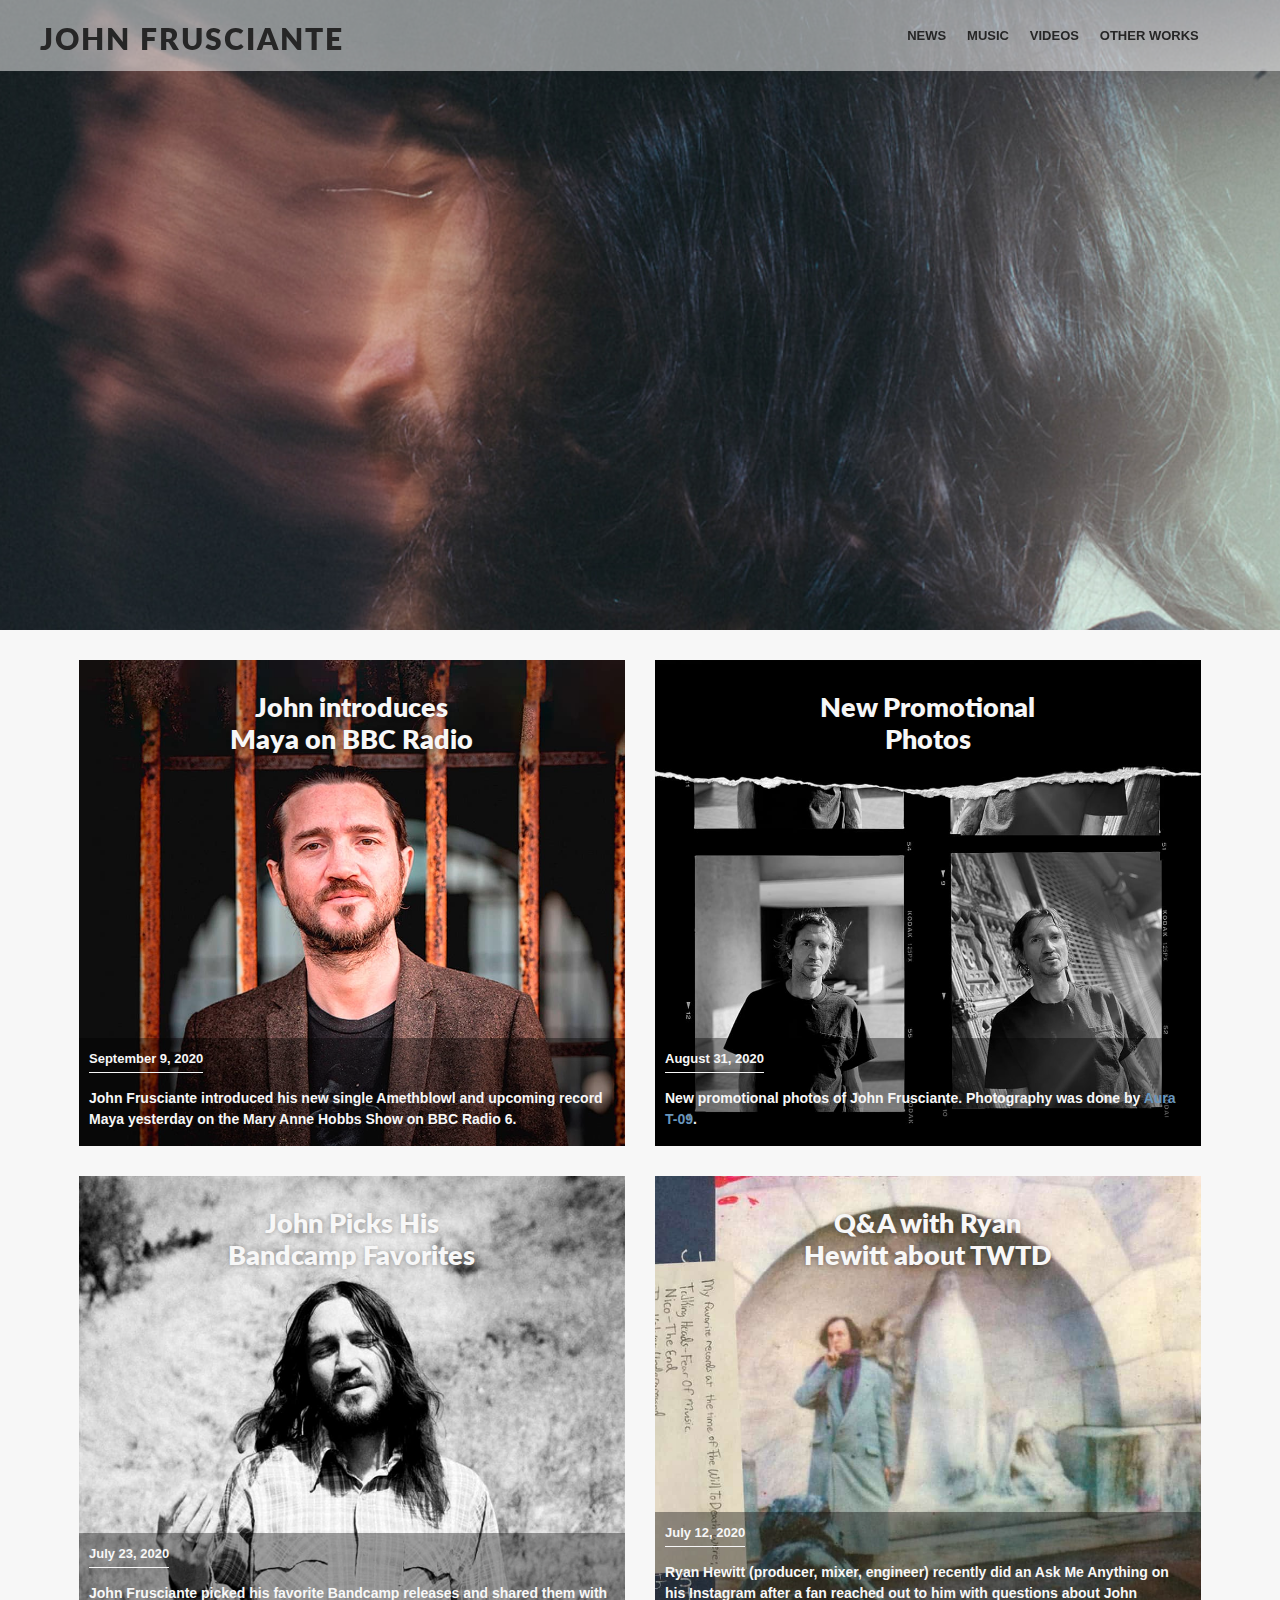
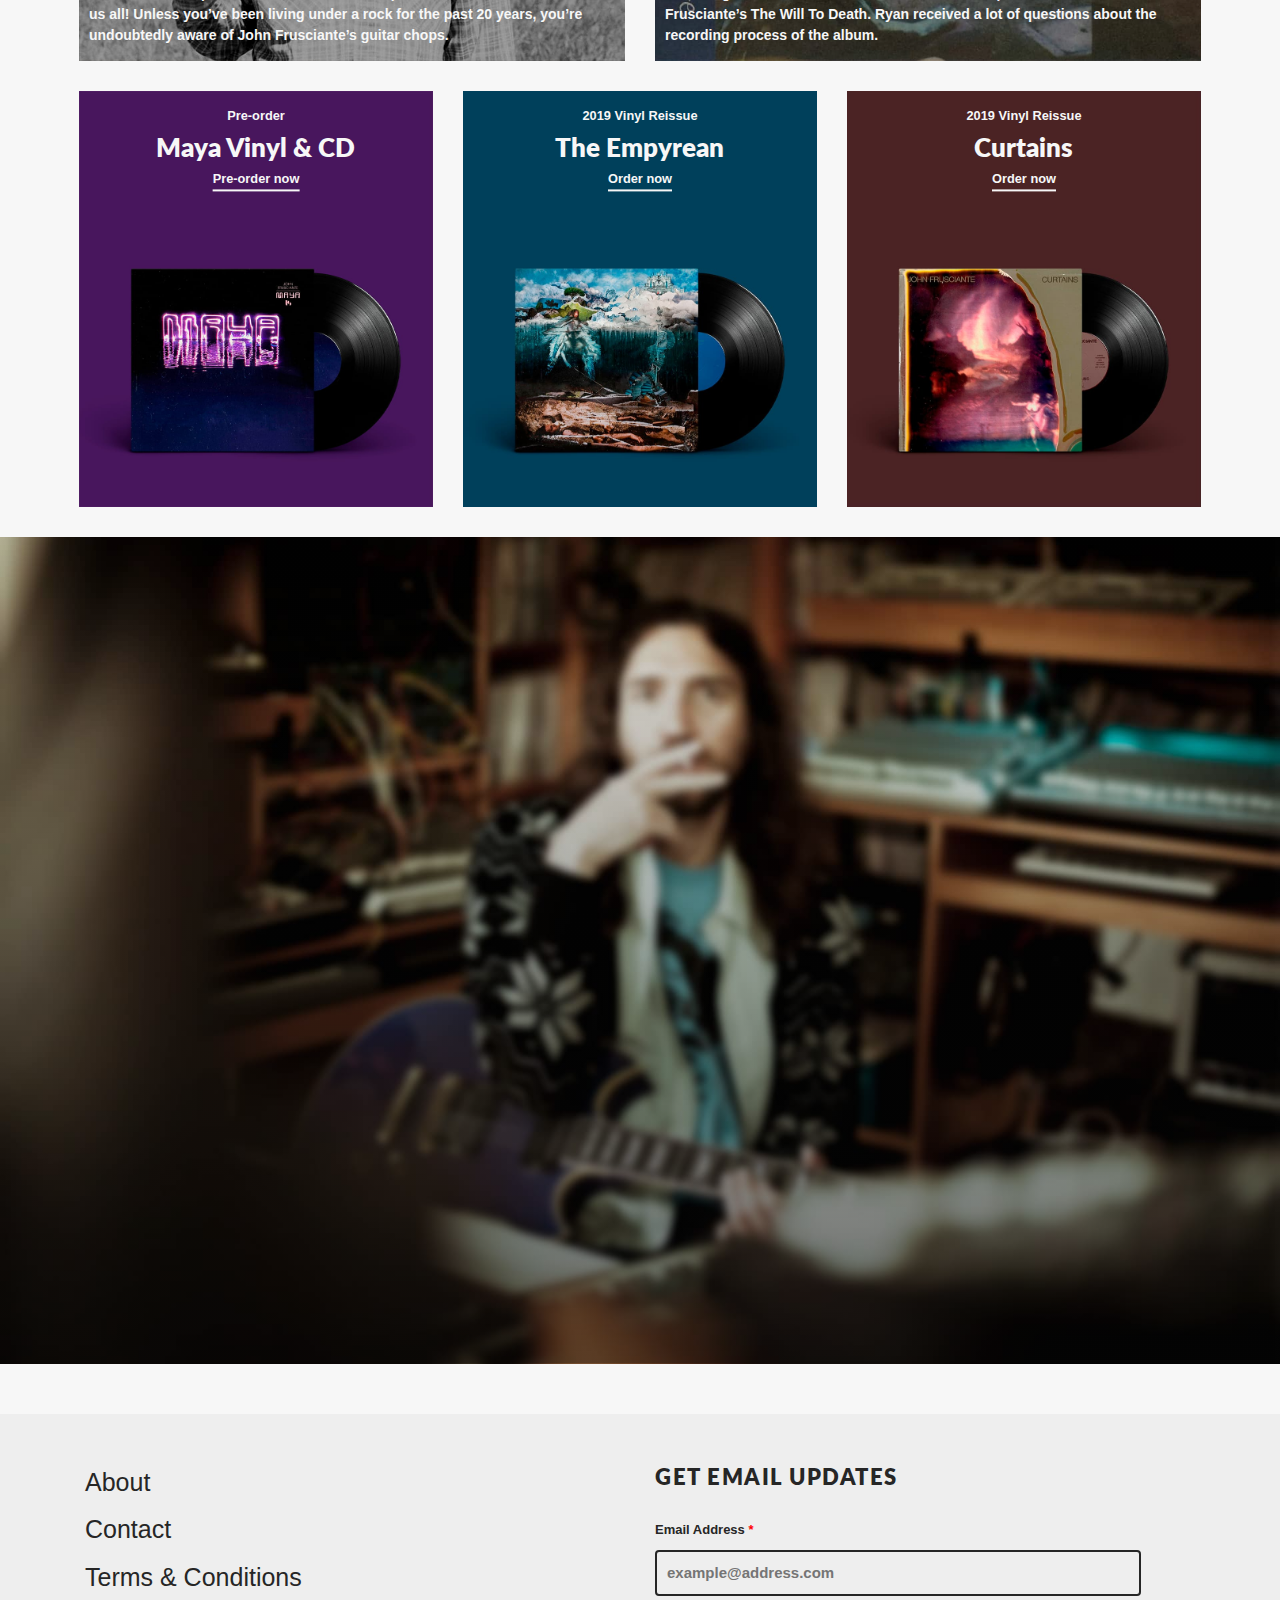
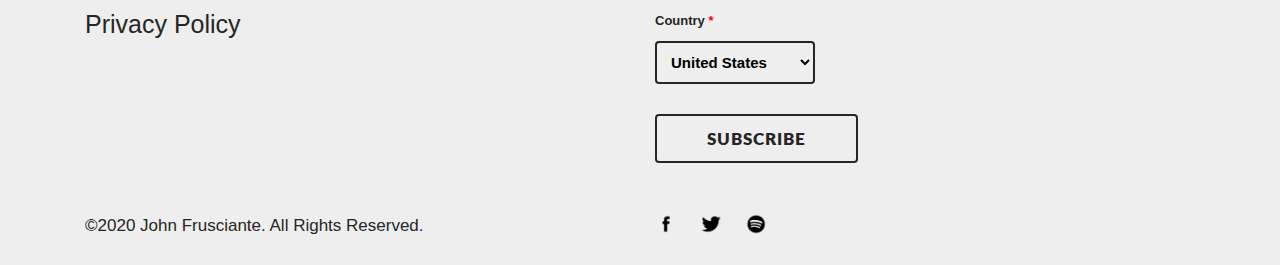
==== commit 9123bbbc: "New folders for images created. Updated hyperlinks. Small mobile responvide changes" ====
--- a/index.html
+++ b/index.html
@@ -41,7 +41,7 @@
           </h1>
         </div>
         <a href="#nav-links" class="navbar__openMenu">
-          <img class="navbar__img" src="img/menu_open.png" />
+          <img class="navbar__img" src="img/icons/menu_open.png" />
         </a>
         <ul id="nav-links" class="navbar__menu">
           <li class="navbar__menuItem">
@@ -58,7 +58,7 @@
           </li>
           <li class="navbar__menuItem">
             <a href="#" class="navbar__closeMenu">
-              <img class="navbar__img" src="img/menu_close.png" />
+              <img class="navbar__img" src="img/icons/menu_close.png" />
             </a>
           </li>
         </ul>
@@ -72,11 +72,15 @@
         <div class="news-section__row row">
           <div class="news-section__col col-lg-6">
             <div class="news-section__news-article">
-              <img src="img/news-1.jpg" alt="" class="news-section__news-img" />
+              <img
+                src="img/news/news-1.jpg"
+                alt=""
+                class="news-section__news-img"
+              />
               <div class="news-section__news-title">
-                <h3 class="news-section__news-title-text">
+                <h2 class="news-section__news-title-text">
                   John introduces Maya on BBC Radio
-                </h3>
+                </h2>
               </div>
               <div class="news-section__news-text">
                 <p class="news-section__news-date">September 9, 2020</p>
@@ -109,9 +113,9 @@
             <div class="modal-dialog" role="document">
               <div class="modal-content">
                 <div class="modal-header">
-                  <h4 class="modal-title" id="exampleModalLongTitle">
+                  <h3 class="modal-title" id="exampleModalLongTitle">
                     John introduces Maya on BBC Radio
-                  </h4>
+                  </h3>
 
                   <button
                     type="button"
@@ -123,7 +127,7 @@
                   </button>
                 </div>
                 <div class="modal-body">
-                  <img src="img/modal-news1.jpg" alt="" />
+                  <img src="img/news/modal-news1.jpg" alt="" />
                   <p>
                     John Frusciante introduced his new single Amethblowl and
                     upcoming record Maya yesterday on the Mary Anne Hobbs Show
@@ -146,11 +150,15 @@
 
           <div class="news-section__col col-lg-6">
             <div class="news-section__news-article">
-              <img src="img/news-2.jpg" alt="" class="news-section__news-img" />
+              <img
+                src="img/news/news-2.jpg"
+                alt=""
+                class="news-section__news-img"
+              />
               <div class="news-section__news-title">
-                <h3 class="news-section__news-title-text">
+                <h2 class="news-section__news-title-text">
                   New Promotional Photos
-                </h3>
+                </h2>
               </div>
               <div class="news-section__news-text">
                 <p class="news-section__news-date">August 31, 2020</p>
@@ -184,9 +192,9 @@
           <div class="modal-dialog" role="document">
             <div class="modal-content">
               <div class="modal-header">
-                <h4 class="modal-title" id="exampleModalLongTitle">
+                <h3 class="modal-title" id="exampleModalLongTitle">
                   New Promotional Photos of John Frusciante
-                </h4>
+                </h3>
 
                 <button
                   type="button"
@@ -199,7 +207,7 @@
               </div>
               <div class="modal-body">
                 <img
-                  src="img/modal-news2.jpg"
+                  src="img/news/modal-news2.jpg"
                   alt="Promotional Photos of John Frusciante"
                 />
 
@@ -209,8 +217,12 @@
                   <a href="http://instagram.com/aurat09">Aura T-09</a>.
                 </p>
                 <div class="gallery">
-                  <a href="img/press1.jpg"><img src="img/press1.jpg" /></a>
-                  <a href="img/press1.jpg"><img src="img/press2.jpg" /></a>
+                  <a href="img/news/press1.jpg"
+                    ><img src="img/news/press1.jpg"
+                  /></a>
+                  <a href="img/news/press1.jpg"
+                    ><img src="img/news/press2.jpg"
+                  /></a>
                 </div>
               </div>
               <div class="modal-footer">
@@ -225,11 +237,15 @@
         <div class="news-section__row row">
           <div class="news-section__col col-lg-6">
             <div class="news-section__news-article">
-              <img src="img/news-3.jpg" alt="" class="news-section__news-img" />
+              <img
+                src="img/news/news-3.jpg"
+                alt=""
+                class="news-section__news-img"
+              />
               <div class="news-section__news-title">
-                <h3 class="news-section__news-title-text">
+                <h2 class="news-section__news-title-text">
                   John Picks His Bandcamp Favorites
-                </h3>
+                </h2>
               </div>
               <div class="news-section__news-text">
                 <p class="news-section__news-date">July 23, 2020</p>
@@ -263,9 +279,9 @@
             <div class="modal-dialog" role="document">
               <div class="modal-content">
                 <div class="modal-header">
-                  <h4 class="modal-title" id="exampleModalLongTitle">
+                  <h3 class="modal-title" id="exampleModalLongTitle">
                     John Frusciante Picks His Bandcamp Favorites
-                  </h4>
+                  </h3>
 
                   <button
                     type="button"
@@ -278,7 +294,7 @@
                 </div>
                 <div class="modal-body">
                   <img
-                    src="img/modal-news3.jpg"
+                    src="img/news/modal-news3.jpg"
                     alt="Bandcamp Big Ups Banner Image"
                   />
 
@@ -350,11 +366,15 @@
 
           <div class="news-section__col col-lg-6">
             <div class="news-section__news-article">
-              <img src="img/news-4.jpg" alt="" class="news-section__news-img" />
+              <img
+                src="img/news/news-4.jpg"
+                alt=""
+                class="news-section__news-img"
+              />
               <div class="news-section__news-title">
-                <h3 class="news-section__news-title-text">
+                <h2 class="news-section__news-title-text">
                   Q&A with Ryan Hewitt about TWTD
-                </h3>
+                </h2>
               </div>
               <div class="news-section__news-text">
                 <p class="news-section__news-date">July 12, 2020</p>
@@ -389,9 +409,9 @@
             <div class="modal-dialog" role="document">
               <div class="modal-content">
                 <div class="modal-header">
-                  <h4 class="modal-title" id="exampleModalLongTitle">
+                  <h3 class="modal-title" id="exampleModalLongTitle">
                     Q&A with Ryan Hewitt about TWTD
-                  </h4>
+                  </h3>
 
                   <button
                     type="button"
@@ -404,7 +424,7 @@
                 </div>
                 <div class="modal-body">
                   <img
-                    src="img/modal-news4.jpg"
+                    src="img/news/modal-news4.jpg"
                     alt="The Will To Death album artwork"
                   />
 
@@ -463,35 +483,35 @@
         <div class="store-section__row row">
           <div class="store-section__store-item col-lg-4">
             <p class="store-section__item-subtitle">Pre-order</p>
-            <h3 class="store-section__item-title">Maya Vinyl & CD</h3>
+            <h2 class="store-section__item-title">Maya Vinyl & CD</h2>
             <a
               href="https://johnfrusciante.bandcamp.com/album/maya"
               class="store-section__item-link"
               >Pre-order now</a
             >
-            <img src="img/store-maya.jpg" class="store-section__item-img" />
+            <img src="img/store/maya.jpg" class="store-section__item-img" />
           </div>
 
           <div class="store-section__store-item col-lg-4">
             <p class="store-section__item-subtitle">2019 Vinyl Reissue</p>
-            <h3 class="store-section__item-title">The Empyrean</h3>
+            <h2 class="store-section__item-title">The Empyrean</h2>
             <a
               href="https://store.recordcollectionmusic.com/products/john-frusciante-the-empyrean-10-year-anniversary-vinyl"
               class="store-section__item-link"
               >Order now</a
             >
-            <img src="img/store-empyrean.jpg" class="store-section__item-img" />
+            <img src="img/store/empyrean.jpg" class="store-section__item-img" />
           </div>
 
           <div class="store-section__store-item col-lg-4">
             <p class="store-section__item-subtitle">2019 Vinyl Reissue</p>
-            <h3 class="store-section__item-title">Curtains</h3>
+            <h2 class="store-section__item-title">Curtains</h2>
             <a
               href="https://store.recordcollectionmusic.com/products/john-frusciante-curtains"
               class="store-section__item-link"
               >Order now</a
             >
-            <img src="img/store-curtains.jpg" class="store-section__item-img" />
+            <img src="img/store/curtains.jpg" class="store-section__item-img" />
           </div>
         </div>
       </div>
@@ -506,13 +526,13 @@
         <div class="promotional-section__row row">
           <div class="promotional-section__left-col col-12 col-xl-4">
             <img
-              src="img/enclosure.jpg"
+              src="img/artwork/enclosure.jpg"
               alt="Enclosure album artwork"
               class="promotional-section__img"
             />
           </div>
           <div class="promotional-section__right-col col-12 col-xl-8">
-            <h3 class="promotional-section__title">Enclosure (2014)</h3>
+            <h2 class="promotional-section__title">Enclosure (2014)</h2>
 
             <p class="promotional-section__text">
               “Enclosure, upon its completion, was the record which represented
@@ -545,7 +565,7 @@
           </div>
 
           <div class="footer__newsletter col-12 col-md-6">
-            <h3 class="footer__newsletter-title">Get Email Updates</h3>
+            <h2 class="footer__newsletter-title">Get Email Updates</h2>
 
             <form action="index.html" class="footer__form">
               <label for="email" class="footer__form-email">
@@ -605,14 +625,14 @@
                 <a
                   href="https://www.facebook.com/Johnfrusciante/"
                   class="footer__social-menu-item"
-                  ><img src="img/social_facebook.png" class="footer__img"
+                  ><img src="img/icons/social_facebook.png" class="footer__img"
                 /></a>
               </li>
               <li class="footer__social-menu-item">
                 <a
                   href="https://twitter.com/johnfrusciante"
                   class="footer__link"
-                  ><img src="img/social_twitter.png" class="footer__img"
+                  ><img src="img/icons/social_twitter.png" class="footer__img"
                 /></a>
               </li>
 
@@ -620,7 +640,10 @@
                 <a
                   href="https://open.spotify.com/artist/7rN3Agir6FaZNfhf5V7mfN"
                   class="footer__link"
-                  ><img src="img/social_spotify.png" class="footer__img" />
+                  ><img
+                    src="img/icons/social_spotify.png"
+                    class="footer__img"
+                  />
                 </a>
               </li>
             </ul>
--- a/css/main.css
+++ b/css/main.css
@@ -146,7 +146,7 @@
 .news-section__breadcrumbs-item:not(:first-child)::before {
   content: "";
   display: inline-block;
-  background: url("../img/breadcrums.png") no-repeat;
+  background: url("../img/icons/breadcrums.png") no-repeat;
   background-size: contain;
   width: 1rem;
   height: 1rem;
@@ -203,7 +203,7 @@
   font-size: 1.4rem;
   padding: 1rem;
   position: absolute;
-  bottom: -12%;
+  bottom: -7.5%;
   left: 0;
   transition: 0.5s;
   width: 100%;
@@ -211,6 +211,14 @@
 }
 @media only screen and (max-width: 992px) {
   .news-section__news-text {
+    bottom: 0%;
+  }
+}
+.news-section__news-text--small {
+  bottom: -12%;
+}
+@media only screen and (max-width: 992px) {
+  .news-section__news-text--small {
     bottom: 0%;
   }
 }
@@ -234,6 +242,24 @@
 }
 .news-section__news-article:hover .news-section__news-text {
   bottom: 0px;
+}
+
+.load-news__modal-body {
+  font-size: 1.7rem;
+  margin: 1.5rem;
+  font-weight: 400;
+}
+.load-news__modal-dialog {
+  width: 80vw;
+}
+.load-news:before {
+  display: inline-block;
+  vertical-align: middle;
+  content: " ";
+  height: 100%;
+}
+.load-news__footer {
+  margin-top: 5px;
 }
 
 /* STORE SECTION */
@@ -339,7 +365,7 @@
 .music-section__breadcrumbs-item:not(:first-child)::before {
   content: "";
   display: inline-block;
-  background: url("../img/breadcrums.png") no-repeat;
+  background: url("../img/icons/breadcrums.png") no-repeat;
   background-size: contain;
   width: 1rem;
   height: 1rem;
@@ -382,7 +408,7 @@
 
 /* PROMOTIONAL */
 .promotional-section {
-  background-image: linear-gradient(to bottom, rgba(2, 2, 2, 0.055), rgba(5, 5, 5, 0.562)), url("../img/enclosure-banner.jpg");
+  background-image: linear-gradient(to bottom, rgba(2, 2, 2, 0.055), rgba(5, 5, 5, 0.562)), url("../img/banners/enclosure-banner.jpg");
   background-position: center;
   background-size: cover;
   color: #f7f7f7;
@@ -502,6 +528,25 @@
 
 hr {
   margin-bottom: 20px;
+}
+
+/* BOOSTRAP */
+.modal {
+  text-align: center;
+}
+
+@media screen and (min-width: 768px) {
+  .modal:before {
+    display: inline-block;
+    vertical-align: middle;
+    content: " ";
+    height: 100%;
+  }
+}
+.modal-dialog {
+  display: inline-block;
+  text-align: left;
+  vertical-align: middle;
 }
 
 /* SITEWIDE */
@@ -596,13 +641,13 @@
   width: 100%;
   height: 70vh;
   margin-bottom: 3rem;
-  background-image: url("../img/headline.jpg");
+  background-image: url("../img/banners/headline.jpg");
   background-size: cover;
   background-position: center;
 }
 @media only screen and (max-width: 768px) {
   .headline {
-    background-image: url("../img/headline-phone.jpg");
+    background-image: url("../img/banners/headline-phone.jpg");
     background-position: top center;
     height: 100vh;
   }
@@ -726,7 +771,6 @@
 
 .modal-title {
   font-size: 2.3rem;
-  font-weight: 700;
   margin: 10px;
   text-align: center;
 }
@@ -795,7 +839,7 @@
 
 /* VIDEOS */
 .headline-videos-background {
-  background-image: url("../img/headline-videos.jpg");
+  background-image: url("../img/banners/headline-videos.jpg");
   background-position: center center;
   background-size: cover;
   color: #f7f7f7;
